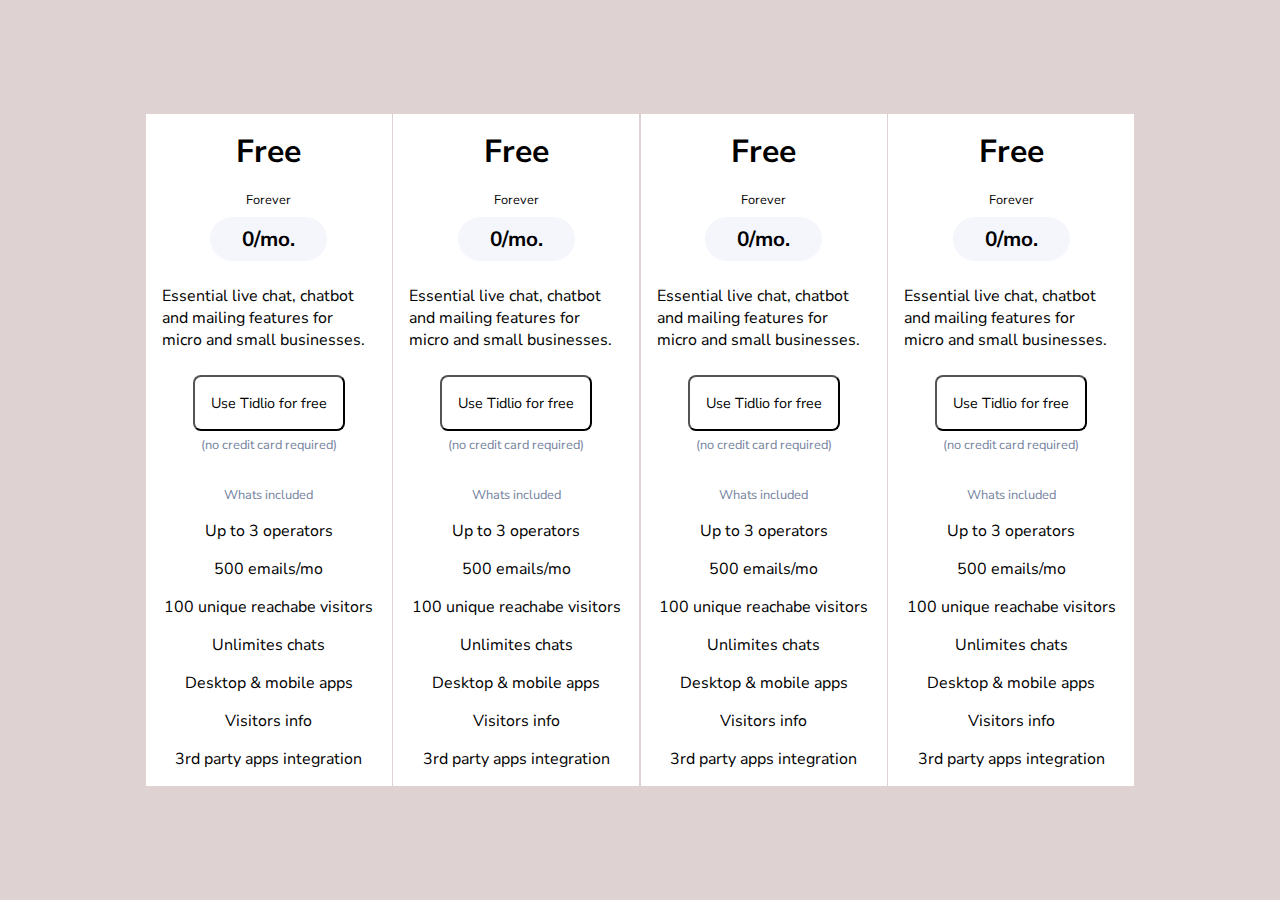
==== plans_responsive/index.html @ a4e66b40 "new projects added" ====
<!DOCTYPE html>
<html lang="en">
  <head>
    <meta charset="UTF-8" />
    <meta http-equiv="X-UA-Compatible" content="IE=edge" />
    <meta name="viewport" content="width=device-width, initial-scale=1.0" />
    <link rel="stylesheet" href="1_resets.css" />
    <link rel="stylesheet" href="2_variables.css" />
    <link rel="stylesheet" href="3_utilities.css" />
    <link rel="stylesheet" href="4_home.css" />
    <title>Payment plans</title>
  </head>
  <body>
    <main>
    <section class="wrapper">
      <div class="container">
        <h1 class="container__h1">Free</h1>
        <p class="container__priceText">Forever</p>
        <div class="container__price">0/mo.</div>
        <p class="container__desc">
          Essential live chat, chatbot and mailing features for micro and small
          businesses.
        </p>
        <button class="container__btn">Use Tidlio for free</button>
        <p class="container__creditCard">(no credit card required)</p>
        <p class="container__inc">Whats included</p>
        <p class="container__incDesc">Up to 3 operators</p>
        <p class="container__incDesc">500 emails/mo</p>
        <p class="container__incDesc">100 unique reachabe visitors</p>
        <p class="container__incDesc">Unlimites chats</p>
        <p class="container__incDesc">Desktop & mobile apps</p>
        <p class="container__incDesc">Visitors info</p>
        <p class="container__incDesc">3rd party apps integration</p>
      </div>

      <div class="container">
        <h1 class="container__h1">Free</h1>
        <p class="container__priceText">Forever</p>
        <div class="container__price">0/mo.</div>
        <p class="container__desc">
          Essential live chat, chatbot and mailing features for micro and small
          businesses.
        </p>
        <button class="container__btn">Use Tidlio for free</button>
        <p class="container__creditCard">(no credit card required)</p>
        <p class="container__inc">Whats included</p>
        <p class="container__incDesc">Up to 3 operators</p>
        <p class="container__incDesc">500 emails/mo</p>
        <p class="container__incDesc">100 unique reachabe visitors</p>
        <p class="container__incDesc">Unlimites chats</p>
        <p class="container__incDesc">Desktop & mobile apps</p>
        <p class="container__incDesc">Visitors info</p>
        <p class="container__incDesc">3rd party apps integration</p>
      </div>

      <div class="container">
        <h1 class="container__h1">Free</h1>
        <p class="container__priceText">Forever</p>
        <div class="container__price">0/mo.</div>
        <p class="container__desc">
          Essential live chat, chatbot and mailing features for micro and small
          businesses.
        </p>
        <button class="container__btn">Use Tidlio for free</button>
        <p class="container__creditCard">(no credit card required)</p>
        <p class="container__inc">Whats included</p>
        <p class="container__incDesc">Up to 3 operators</p>
        <p class="container__incDesc">500 emails/mo</p>
        <p class="container__incDesc">100 unique reachabe visitors</p>
        <p class="container__incDesc">Unlimites chats</p>
        <p class="container__incDesc">Desktop & mobile apps</p>
        <p class="container__incDesc">Visitors info</p>
        <p class="container__incDesc">3rd party apps integration</p>
      </div>

      <div class="container">
        <h1 class="container__h1">Free</h1>
        <p class="container__priceText">Forever</p>
        <div class="container__price">0/mo.</div>
        <p class="container__desc">
          Essential live chat, chatbot and mailing features for micro and small
          businesses.
        </p>
        <button class="container__btn">Use Tidlio for free</button>
        <p class="container__creditCard">(no credit card required)</p>
        <p class="container__inc">Whats included</p>
        <p class="container__incDesc">Up to 3 operators</p>
        <p class="container__incDesc">500 emails/mo</p>
        <p class="container__incDesc">100 unique reachabe visitors</p>
        <p class="container__incDesc">Unlimites chats</p>
        <p class="container__incDesc">Desktop & mobile apps</p>
        <p class="container__incDesc">Visitors info</p>
        <p class="container__incDesc">3rd party apps integration</p>
      </div>
    </section>
    </main>
    
  </body>
</html>
---- plans_responsive/1_resets.css ----
@import url('https://fonts.googleapis.com/css2?family=Nunito+Sans:wght@300;400;600;700&display=swap');

*{
    margin: 0;
    padding: 0;
    box-sizing: border-box;
    font-family: 'Nunito Sans', sans-serif;
}
---- plans_responsive/2_variables.css ----
:root {
    --text-color-primary:#080f1a;
    --text-color-secondary:#73829e;
    --button-color:#303ca5;
    --price-color:#f4f6fc;


}
---- plans_responsive/4_home.css ----
main {
  min-height: 100vh;
  display: flex;
  justify-content: center;
  align-items: center;
  background-color: rgb(223, 210, 210);
}

.wrapper {
  max-width: 1024px;
  display: flex;
  flex-wrap: wrap;
  flex-direction: column;
  justify-content: center;
  align-items: center;
  margin: 0 auto;
  row-gap: 1rem;
  column-gap: 0.1rem;
}

.container {
  width: 100%;
  display: flex;
  flex-wrap: wrap;
  flex-direction: column;
  justify-content: center;
  align-items: center;
  padding: 1rem;
  margin: 0;
  background-color: white;
  margin: 1rem;
}
.container__h1 {
  margin-bottom: 1.1rem;
}

.container__priceText {
  font-size: 0.8rem;
  margin-bottom: 0.5rem;
}

.container__price {
  background-color: var(--price-color);
  padding: 0.5rem 2rem;
  border-radius: 3rem;
  font-weight: bold;
  font-size: 1.3rem;
}

.container__desc {
  padding-top: 1.5rem;
  padding-bottom: 1.5rem;
}

.container__btn {
  padding: 1rem;
  min-width: 43%;
  border-radius: 0.5rem;
  font-size: 0.9rem;
  margin-bottom: 0.3rem;
  background-color: white;
  cursor: pointer;
}

.container__creditCard {
  color: var(--text-color-secondary);
  font-size: 0.8rem;
  margin-bottom: 2rem;
}

.container__inc {
  color: var(--text-color-secondary);
  font-size: 0.8rem;
}

.container__incDesc {
  margin-top: 1rem;
}

@media screen and (min-width: 678px) {
  .wrapper {
    max-width: 678px;
    display: flex;
    flex-direction: row;

    flex-wrap: wrap;
    column-gap: 0.1rem;
  }
  .container {
    margin: 0;
    width: 49%;
  }
}

@media screen and (min-width: 1024px) {
  .wrapper {
    max-width: 1024px;
    flex-direction: row;
    flex-wrap: wrap;
  }
  .container {
    border-bottom: none;
    border-bottom: none;
    flex-wrap: wrap;
    width: 24%;
  }
}
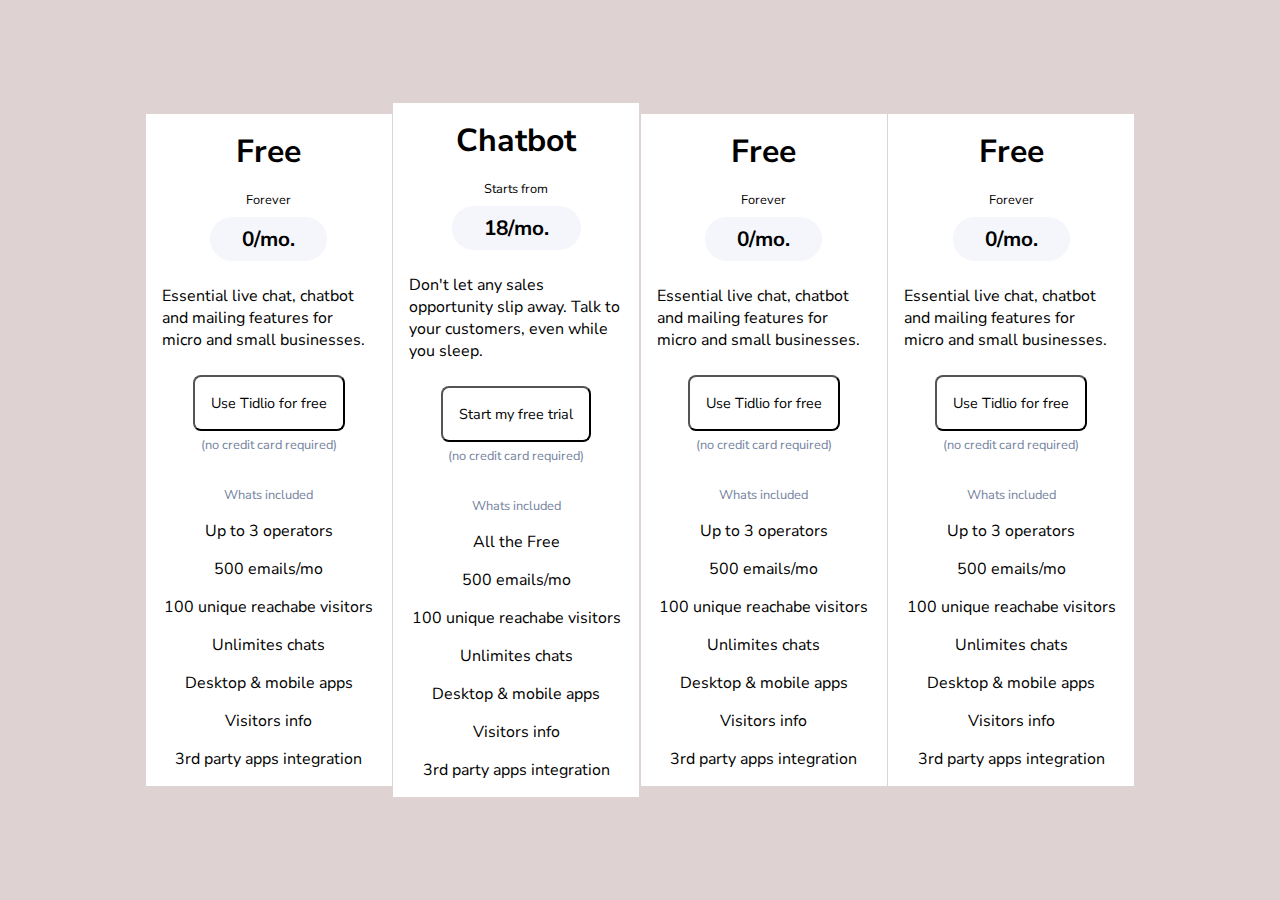
==== commit 4a897078: "new" ====
--- a/plans_responsive/index.html
+++ b/plans_responsive/index.html
@@ -34,17 +34,16 @@
       </div>
 
       <div class="container">
-        <h1 class="container__h1">Free</h1>
-        <p class="container__priceText">Forever</p>
-        <div class="container__price">0/mo.</div>
+        <h1 class="container__h1">Chatbot</h1>
+        <p class="container__priceText">Starts from</p>
+        <div class="container__price">18/mo.</div>
         <p class="container__desc">
-          Essential live chat, chatbot and mailing features for micro and small
-          businesses.
+         Don't let any sales opportunity slip away. Talk to your customers, even while you sleep.
         </p>
-        <button class="container__btn">Use Tidlio for free</button>
+        <button class="container__btn">Start my free trial</button>
         <p class="container__creditCard">(no credit card required)</p>
         <p class="container__inc">Whats included</p>
-        <p class="container__incDesc">Up to 3 operators</p>
+        <p class="container__incDesc">All the Free </p>
         <p class="container__incDesc">500 emails/mo</p>
         <p class="container__incDesc">100 unique reachabe visitors</p>
         <p class="container__incDesc">Unlimites chats</p>
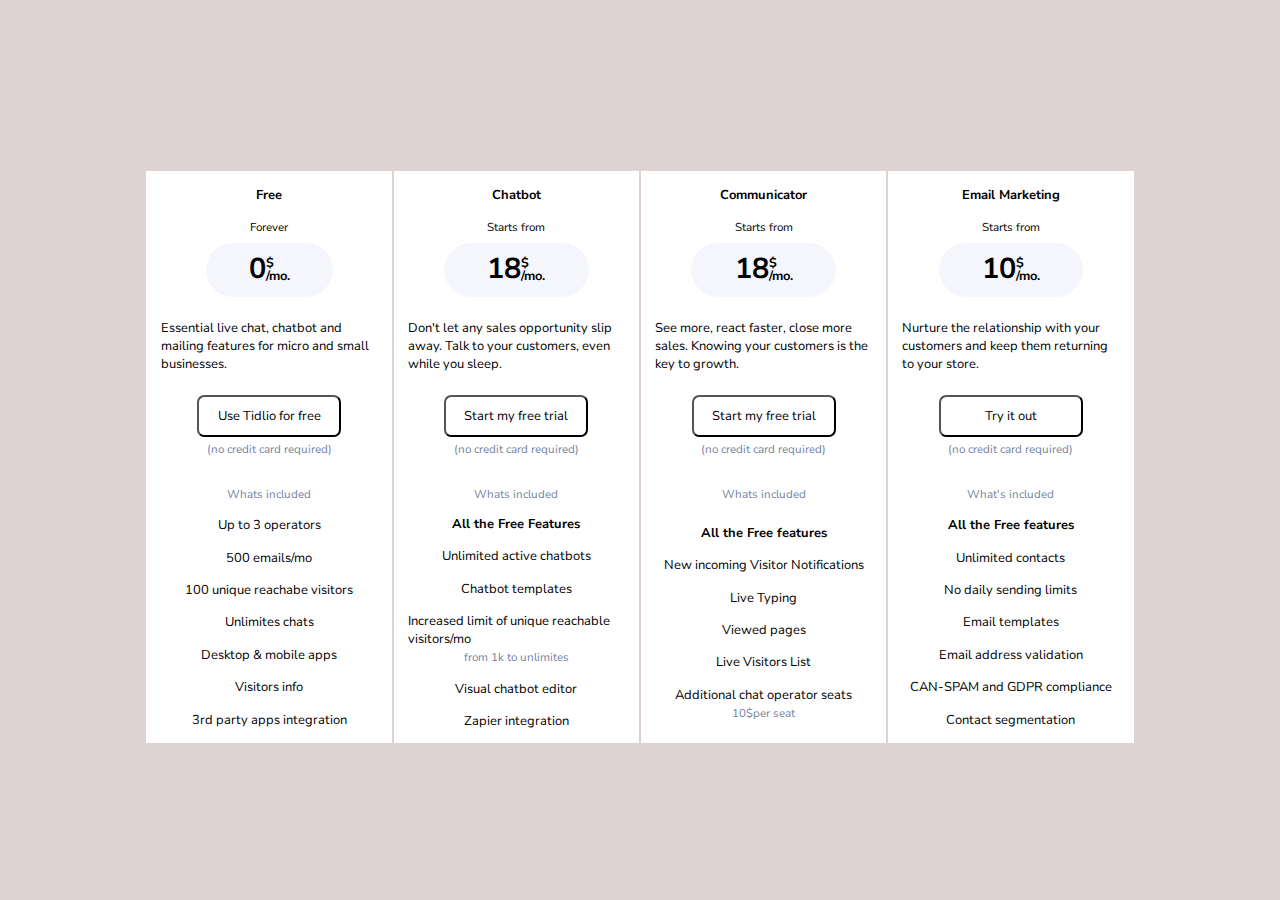
==== commit 5838a350: "changed price" ====
--- a/plans_responsive/index.html
+++ b/plans_responsive/index.html
@@ -12,87 +12,107 @@
   </head>
   <body>
     <main>
-    <section class="wrapper">
-      <div class="container">
-        <h1 class="container__h1">Free</h1>
-        <p class="container__priceText">Forever</p>
-        <div class="container__price">0/mo.</div>
-        <p class="container__desc">
-          Essential live chat, chatbot and mailing features for micro and small
-          businesses.
-        </p>
-        <button class="container__btn">Use Tidlio for free</button>
-        <p class="container__creditCard">(no credit card required)</p>
-        <p class="container__inc">Whats included</p>
-        <p class="container__incDesc">Up to 3 operators</p>
-        <p class="container__incDesc">500 emails/mo</p>
-        <p class="container__incDesc">100 unique reachabe visitors</p>
-        <p class="container__incDesc">Unlimites chats</p>
-        <p class="container__incDesc">Desktop & mobile apps</p>
-        <p class="container__incDesc">Visitors info</p>
-        <p class="container__incDesc">3rd party apps integration</p>
-      </div>
+      <section class="wrapper">
+        <div class="container">
+          <h1 class="container__h1">Free</h1>
+          <p class="container__priceText">Forever</p>
+          <div class="container__price">
+            <h1 class="container__price-digit"> 0 </h1> 
+            <h1>$ <br> /mo.</h1>
+          </div>
+          <p class="container__desc">
+            Essential live chat, chatbot and mailing features for micro and
+            small businesses.
+          </p>
+          <button class="container__btn">Use Tidlio for free</button>
+          <p class="container__creditCard">(no credit card required)</p>
+          <p class="container__inc">Whats included</p>
+          <div class="container__incDesc-wrapper">
+          <p class="container__incDesc">Up to 3 operators</p>
+          <p class="container__incDesc">500 emails/mo</p>
+          <p class="container__incDesc">100 unique reachabe visitors</p>
+          <p class="container__incDesc">Unlimites chats</p>
+          <p class="container__incDesc">Desktop & mobile apps</p>
+          <p class="container__incDesc">Visitors info</p>
+          <p class="container__incDesc">3rd party apps integration</p>
+        </div>
+        </div>
 
-      <div class="container">
-        <h1 class="container__h1">Chatbot</h1>
-        <p class="container__priceText">Starts from</p>
-        <div class="container__price">18/mo.</div>
-        <p class="container__desc">
-         Don't let any sales opportunity slip away. Talk to your customers, even while you sleep.
-        </p>
-        <button class="container__btn">Start my free trial</button>
-        <p class="container__creditCard">(no credit card required)</p>
-        <p class="container__inc">Whats included</p>
-        <p class="container__incDesc">All the Free </p>
-        <p class="container__incDesc">500 emails/mo</p>
-        <p class="container__incDesc">100 unique reachabe visitors</p>
-        <p class="container__incDesc">Unlimites chats</p>
-        <p class="container__incDesc">Desktop & mobile apps</p>
-        <p class="container__incDesc">Visitors info</p>
-        <p class="container__incDesc">3rd party apps integration</p>
-      </div>
+        <div class="container">
+          <h1 class="container__h1">Chatbot</h1>
+          <p class="container__priceText">Starts from</p>
+          <div class="container__price">
+            <h1 class="container__price-digit"> 18 </h1> 
+            <h1>$ <br> /mo.</h1>
+          </div>
+          <p class="container__desc">
+            Don't let any sales opportunity slip away. Talk to your customers,
+            even while you sleep.
+          </p>
+          <button class="container__btn">Start my free trial</button>
+          <p class="container__creditCard">(no credit card required)</p>
+          <p class="container__inc">Whats included</p>
+          <div class="container__incDesc-wrapper">
+          <p class="container__incDesc bold">All the Free Features</p>
+          <p class="container__incDesc">Unlimited active chatbots</p>
+          <p class="container__incDesc">Chatbot templates</p>
+          <p class="container__incDesc">
+            Increased limit of unique reachable visitors/mo
+          </p>
+          <p class="container__incDesc__sec">from 1k to unlimites</p>
+          <p class="container__incDesc">Visual chatbot editor</p>
+          <p class="container__incDesc">Zapier integration</p>
+        </div>
+        </div>
 
-      <div class="container">
-        <h1 class="container__h1">Free</h1>
-        <p class="container__priceText">Forever</p>
-        <div class="container__price">0/mo.</div>
-        <p class="container__desc">
-          Essential live chat, chatbot and mailing features for micro and small
-          businesses.
-        </p>
-        <button class="container__btn">Use Tidlio for free</button>
-        <p class="container__creditCard">(no credit card required)</p>
-        <p class="container__inc">Whats included</p>
-        <p class="container__incDesc">Up to 3 operators</p>
-        <p class="container__incDesc">500 emails/mo</p>
-        <p class="container__incDesc">100 unique reachabe visitors</p>
-        <p class="container__incDesc">Unlimites chats</p>
-        <p class="container__incDesc">Desktop & mobile apps</p>
-        <p class="container__incDesc">Visitors info</p>
-        <p class="container__incDesc">3rd party apps integration</p>
-      </div>
+        <div class="container">
+          <h1 class="container__h1">Communicator</h1>
+          <p class="container__priceText">Starts from</p>
+          <div class="container__price">
+            <h1 class="container__price-digit"> 18 </h1> 
+            <h1>$ <br> /mo.</h1>
+          </div>
+          <p class="container__desc">
+            See more, react faster, close more sales. Knowing your customers is the key to growth.
+          </p>
+          <button class="container__btn">Start my free trial</button>
+          <p class="container__creditCard">(no credit card required)</p>
+          <p class="container__inc">Whats included</p>
+          <div class="container__incDesc-wrapper">
+          <p class="container__incDesc bold">All the Free features</p>
+          <p class="container__incDesc">New incoming Visitor Notifications</p>
+          <p class="container__incDesc">Live Typing</p>
+          <p class="container__incDesc">Viewed pages</p>
+          <p class="container__incDesc">Live Visitors List</p>
+          <p class="container__incDesc">Additional chat operator seats</p>
+          <p class="container__incDesc__sec">10$per seat</p>
+          </div>
+        </div>
 
-      <div class="container">
-        <h1 class="container__h1">Free</h1>
-        <p class="container__priceText">Forever</p>
-        <div class="container__price">0/mo.</div>
-        <p class="container__desc">
-          Essential live chat, chatbot and mailing features for micro and small
-          businesses.
-        </p>
-        <button class="container__btn">Use Tidlio for free</button>
-        <p class="container__creditCard">(no credit card required)</p>
-        <p class="container__inc">Whats included</p>
-        <p class="container__incDesc">Up to 3 operators</p>
-        <p class="container__incDesc">500 emails/mo</p>
-        <p class="container__incDesc">100 unique reachabe visitors</p>
-        <p class="container__incDesc">Unlimites chats</p>
-        <p class="container__incDesc">Desktop & mobile apps</p>
-        <p class="container__incDesc">Visitors info</p>
-        <p class="container__incDesc">3rd party apps integration</p>
-      </div>
-    </section>
+        <div class="container">
+          <h1 class="container__h1">Email Marketing</h1>
+          <p class="container__priceText">Starts from</p>
+          <div class="container__price">
+            <h1 class="container__price-digit"> 10 </h1> 
+            <h1>$ <br> /mo.</h1>
+          </div>
+          <p class="container__desc">
+            Nurture the relationship with your customers and keep them returning to your store.
+          </p>
+          <button class="container__btn">Try it out</button>
+          <p class="container__creditCard">(no credit card required)</p>
+          <p class="container__inc">What's included</p>
+          <div class="container__incDesc-wrapper">
+          <p class="container__incDesc bold">All the Free features</p>
+          <p class="container__incDesc">Unlimited contacts</p>
+          <p class="container__incDesc">No daily sending limits</p>
+          <p class="container__incDesc">Email templates</p>
+          <p class="container__incDesc">Email address validation</p>
+          <p class="container__incDesc">CAN-SPAM and GDPR compliance</p>
+          <p class="container__incDesc">Contact segmentation</p>
+          </div>
+        </div>
+      </section>
     </main>
-    
   </body>
 </html>
--- a/plans_responsive/1_resets.css
+++ b/plans_responsive/1_resets.css
@@ -5,5 +5,6 @@
     padding: 0;
     box-sizing: border-box;
     font-family: 'Nunito Sans', sans-serif;
+    font-size: 0.9rem;
 }
 
--- a/plans_responsive/4_home.css
+++ b/plans_responsive/4_home.css
@@ -14,12 +14,13 @@
   justify-content: center;
   align-items: center;
   margin: 0 auto;
-  row-gap: 1rem;
+  row-gap: 0.4rem;
   column-gap: 0.1rem;
+  margin-top: 1rem;
 }
 
 .container {
-  width: 100%;
+  max-width: 100%;
   display: flex;
   flex-wrap: wrap;
   flex-direction: column;
@@ -28,7 +29,7 @@
   padding: 1rem;
   margin: 0;
   background-color: white;
-  margin: 1rem;
+
 }
 .container__h1 {
   margin-bottom: 1.1rem;
@@ -40,21 +41,31 @@
 }
 
 .container__price {
+  display: flex;
+  justify-content: center;
+  line-height: 0.9rem;
   background-color: var(--price-color);
-  padding: 0.5rem 2rem;
+  padding: 1rem 3rem;
   border-radius: 3rem;
   font-weight: bold;
   font-size: 1.3rem;
 }
 
+.container__price-digit {
+  align-self: center;
+  font-size: 2rem;
+  font-weight: bold;
+}
+
 .container__desc {
   padding-top: 1.5rem;
   padding-bottom: 1.5rem;
+  max-width: 31rem;
 }
 
 .container__btn {
-  padding: 1rem;
-  min-width: 43%;
+  padding: 0.7rem 1rem;
+  min-width: 10rem;
   border-radius: 0.5rem;
   font-size: 0.9rem;
   margin-bottom: 0.3rem;
@@ -77,14 +88,31 @@
   margin-top: 1rem;
 }
 
+.container__incDesc__sec {
+  color: var(--text-color-secondary);
+  font-size: 0.8rem;
+  margin-top: 0.1rem;
+}
+
+.container__incDesc-wrapper {
+  display: flex;
+  flex-direction: column;
+  justify-content: center;
+  align-items: center;
+  height: 227px;
+}
+
+.bold {
+  font-weight: bold;
+}
 @media screen and (min-width: 678px) {
   .wrapper {
     max-width: 678px;
     display: flex;
     flex-direction: row;
-
     flex-wrap: wrap;
     column-gap: 0.1rem;
+   
   }
   .container {
     margin: 0;
@@ -96,11 +124,9 @@
   .wrapper {
     max-width: 1024px;
     flex-direction: row;
-    flex-wrap: wrap;
-  }
+    }
+
   .container {
-    border-bottom: none;
-    border-bottom: none;
     flex-wrap: wrap;
     width: 24%;
   }
